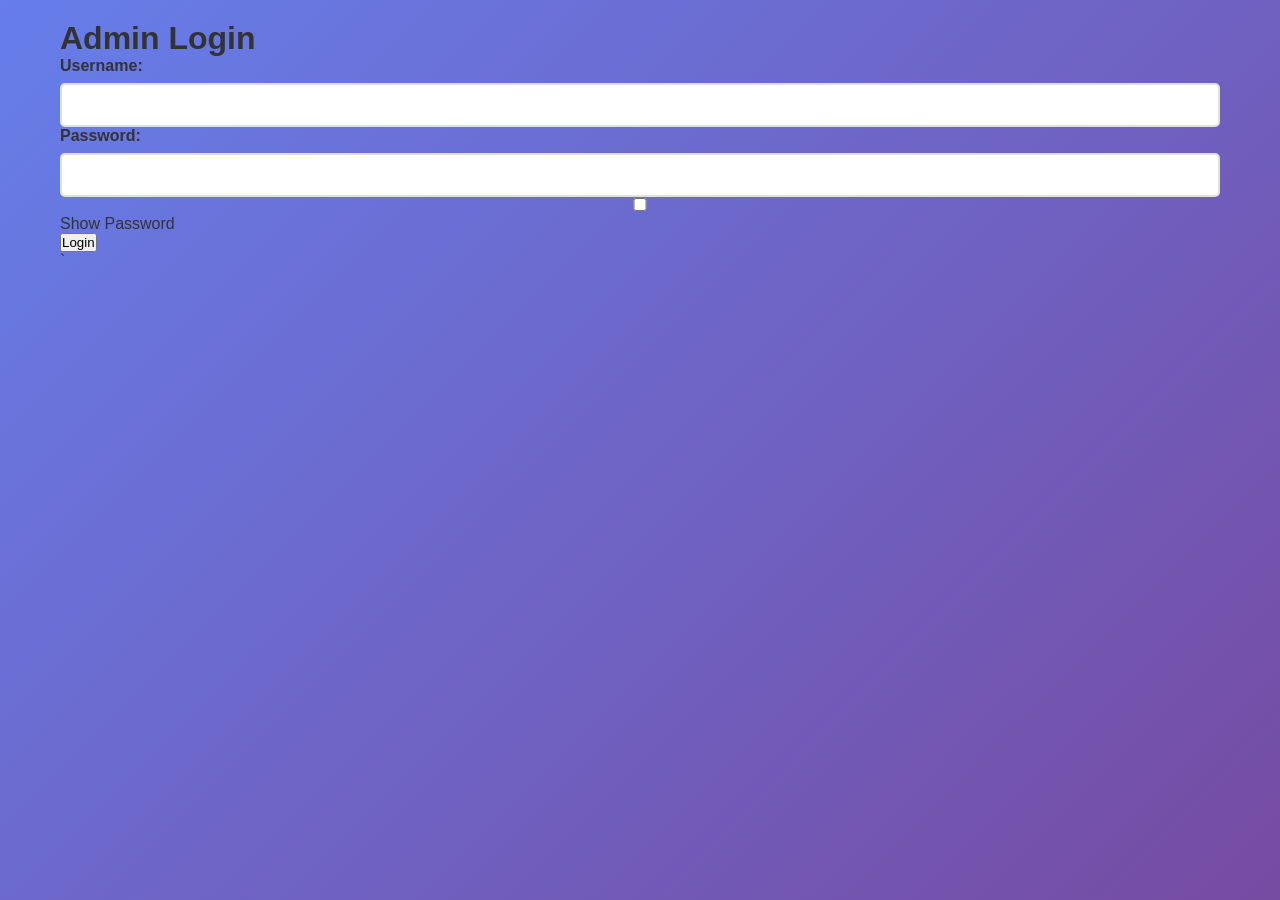
==== public/admin-dashboard.html @ df318f59 "my new website" ====
<!DOCTYPE html>
<html lang="en">
<head>
<meta charset="UTF-8">
<meta name="viewport" content="width=device-width, initial-scale=1.0">
<title>Admin Dashboard - Silver Oak library management system</title>

<link rel="stylesheet" href="css/style.css">
</head>

<body>

<header>
<div class="navbar">
<div class="logo">📚 Silver Oak Library - Admin</div>

<nav>
<ul>
<li><a href="#dashboard">Dashboard</a></li>
<li><a href="#books">Books</a></li>
<li><a href="#students">Students</a></li>
<li><a href="#orders">Orders</a></li>
<li><button class="btn-logout" id="logoutBtn">Logout</button></li>
</ul>
</nav>

</div>
</header>

<div class="container">

<div class="admin-header">
<h1>👨‍💼 Admin Control Panel</h1>
<p>Prof. Vedrucha Pandya - Library Administrator</p>
</div>

<!-- DASHBOARD -->
<section id="dashboard">
<h2 class="section-title">Dashboard Statistics</h2>
<div id="dash-stats" class="dashboard-grid"></div>
</section>

<!-- BOOKS -->
<section id="books">
<h2 class="section-title">Books Management</h2>

<div class="card">
<h3>Add New Book</h3>

<form id="add-book-form">

<input type="text" id="book-name" placeholder="Book Name" required>

<select id="book-category" required>
<option value="">Select Category</option>
<option>Language</option>
<option>Science</option>
<option>Technology</option>
</select>

<input type="number" id="book-price" placeholder="Price ₹" required>

<button class="btn" type="submit">Add Book</button>

</form>
</div>

<div class="card">
<h3>All Books</h3>
<div id="books-table"></div>
</div>

</section>

<!-- STUDENTS -->
<section id="students">
<h2 class="section-title">Students</h2>
<div class="card">
<div id="students-table"></div>
</div>
</section>

<!-- ORDERS -->
<section id="orders">
<h2 class="section-title">Orders</h2>
<div class="card">
<div id="orders-table"></div>
</div>
</section>

</div>

<footer>
<p>© Silver Oak University LMS</p>
</footer>

<script src="js/app.js"></script>

<script>
    window.addEventListener('load', function() {
        checkAdminAuth();
        displayAdminStats();
        displayBooksAdmin();
        displayStudentsAdmin();
        displayOrdersAdmin();

        // Add event listener for add book form
        const addBookForm = document.getElementById('add-book-form');
        if (addBookForm) {
            addBookForm.addEventListener('submit', addNewBook);
        }

        // Add logout functionality
        const logoutBtn = document.getElementById('logoutBtn');
        if (logoutBtn) {
            logoutBtn.addEventListener('click', function() {
                localStorage.removeItem('adminLogged');
                window.location.href = 'admin-login.html';
            });
        }
    });
</script>

</body>
</html>
---- public/css/style.css ----
* {
    margin: 0;
    padding: 0;
    box-sizing: border-box;
}

body {
    font-family: 'Segoe UI', Tahoma, Geneva, Verdana, sans-serif;
    background: linear-gradient(135deg, #667eea 0%, #764ba2 100%);
    min-height: 100vh;
    color: #333;
}

/* Header & Navigation */
header {
    background: linear-gradient(135deg, #2d3561 0%, #1e2347 100%);
    color: white;
    padding: 20px 0;
    box-shadow: 0 2px 10px rgba(0,0,0,0.2);
}

.navbar {
    max-width: 1200px;
    margin: 0 auto;
    display: flex;
    justify-content: space-between;
    align-items: center;
    padding: 0 20px;
}

.logo {
    font-size: 28px;
    font-weight: bold;
    display: flex;
    align-items: center;
    gap: 10px;
}

.logo-icon {
    width: 40px;
    height: 40px;
    background: linear-gradient(135deg, #667eea 0%, #764ba2 100%);
    border-radius: 50%;
    display: flex;
    align-items: center;
    justify-content: center;
    font-size: 20px;
}

nav ul {
    list-style: none;
    display: flex;
    gap: 30px;
    align-items: center;
}

nav a {
    color: white;
    text-decoration: none;
    transition: 0.3s;
    font-weight: 500;
}

nav a:hover {
    color: #667eea;
}

.user-info {
    display: flex;
    gap: 20px;
    align-items: center;
}

.btn-logout {
    background: #ff6b6b;
    color: white;
    padding: 8px 16px;
    border: none;
    border-radius: 5px;
    cursor: pointer;
    transition: 0.3s;
}

.btn-logout:hover {
    background: #ff5252;
}

/* Container */
.container {
    max-width: 1200px;
    margin: 0 auto;
    padding: 20px;
}

/* Hero Section */
.hero {
    text-align: center;
    color: white;
    padding: 80px 20px;
    background: linear-gradient(135deg, rgba(102, 126, 234, 0.9) 0%, rgba(118, 75, 162, 0.9) 100%);
    border-radius: 10px;
    margin: 30px 0;
}

.hero h1 {
    font-size: 48px;
    margin-bottom: 20px;
    text-shadow: 2px 2px 4px rgba(0,0,0,0.3);
}

.hero p {
    font-size: 20px;
    margin-bottom: 30px;
}

.btn {
    display: inline-block;
    padding: 12px 30px;
    background: linear-gradient(135deg, #667eea 0%, #764ba2 100%);
    color: white;
    text-decoration: none;
    border-radius: 50px;
    transition: 0.3s;
    border: none;
    cursor: pointer;
    font-size: 16px;
    font-weight: 600;
}

.btn:hover {
    transform: translateY(-2px);
    box-shadow: 0 5px 20px rgba(0,0,0,0.3);
}

.btn-secondary {
    background: #ff6b6b;
}

.btn-secondary:hover {
    background: #ff5252;
}

/* Forms */
.form-container {
    background: white;
    padding: 40px;
    border-radius: 10px;
    box-shadow: 0 10px 40px rgba(0,0,0,0.2);
    max-width: 500px;
    margin: 30px auto;
}

.form-group {
    margin-bottom: 20px;
}

label {
    display: block;
    margin-bottom: 8px;
    font-weight: 600;
    color: #333;
}

input, textarea, select {
    width: 100%;
    padding: 12px;
    border: 2px solid #e0e0e0;
    border-radius: 5px;
    font-size: 14px;
    transition: 0.3s;
    font-family: inherit;
}

input:focus, textarea:focus, select:focus {
    outline: none;
    border-color: #667eea;
    box-shadow: 0 0 10px rgba(102, 126, 234, 0.2);
}

.btn-submit {
    width: 100%;
    padding: 12px;
    background: linear-gradient(135deg, #667eea 0%, #764ba2 100%);
    color: white;
    border: none;
    border-radius: 5px;
    font-size: 16px;
    font-weight: 600;
    cursor: pointer;
    transition: 0.3s;
}

.btn-submit:hover {
    transform: translateY(-2px);
    box-shadow: 0 5px 20px rgba(0,0,0,0.3);
}

.form-link {
    text-align: center;
    margin-top: 20px;
    color: #666;
}

.form-link a {
    color: #667eea;
    text-decoration: none;
    font-weight: 600;
}

/* Books Grid */
.books-section {
    background: white;
    padding: 40px;
    border-radius: 10px;
    margin: 30px 0;
}

.section-title {
    font-size: 32px;
    margin-bottom: 30px;
    color: #333;
}

.filter-section {
    display: flex;
    gap: 20px;
    margin-bottom: 30px;
    flex-wrap: wrap;
}

.filter-section select {
    padding: 10px;
    border: 2px solid #667eea;
    border-radius: 5px;
    min-width: 200px;
}

.books-grid {
    display: grid;
    grid-template-columns: repeat(auto-fill, minmax(250px, 1fr));
    gap: 30px;
}

.book-card {
    background: white;
    border: 1px solid #e0e0e0;
    border-radius: 10px;
    overflow: hidden;
    transition: 0.3s;
    box-shadow: 0 2px 10px rgba(0,0,0,0.1);
}

.book-card:hover {
    transform: translateY(-10px);
    box-shadow: 0 10px 30px rgba(0,0,0,0.2);
}

.book-image {
    width: 100%;
    height: 200px;
    background: linear-gradient(135deg, #667eea 0%, #764ba2 100%);
    display: flex;
    align-items: center;
    justify-content: center;
    color: white;
    font-size: 60px;
}

.book-content {
    padding: 20px;
}

.book-title {
    font-size: 18px;
    font-weight: 600;
    margin-bottom: 10px;
    color: #333;
}

.book-author {
    color: #666;
    font-size: 14px;
    margin-bottom: 10px;
}

.book-price {
    font-size: 24px;
    color: #667eea;
    font-weight: 700;
    margin-bottom: 15px;
}

.book-actions {
    display: flex;
    gap: 10px;
}

.book-actions button {
    flex: 1;
    padding: 10px;
    border: none;
    border-radius: 5px;
    cursor: pointer;
    font-weight: 600;
    transition: 0.3s;
}

.btn-add-cart {
    background: #667eea;
    color: white;
}

.btn-add-cart:hover {
    background: #5568d3;
}

.btn-view-details {
    background: #f0f0f0;
    color: #333;
}

.btn-view-details:hover {
    background: #e0e0e0;
}

/* Cart */
.cart-section {
    background: white;
    padding: 40px;
    border-radius: 10px;
    margin: 30px 0;
}

.cart-items {
    margin-bottom: 40px;
}

.cart-item {
    display: flex;
    justify-content: space-between;
    align-items: center;
    padding: 15px;
    border-bottom: 1px solid #e0e0e0;
}

.cart-item-info {
    flex: 1;
}

.cart-item-name {
    font-weight: 600;
    margin-bottom: 5px;
}

.cart-item-price {
    color: #667eea;
    font-weight: 700;
}

.cart-item-actions {
    display: flex;
    gap: 10px;
    align-items: center;
}

.quantity-control {
    display: flex;
    gap: 5px;
    align-items: center;
}

.quantity-control button {
    width: 30px;
    height: 30px;
    border: 1px solid #ddd;
    background: white;
    cursor: pointer;
    border-radius: 3px;
    font-weight: 600;
}

.quantity-control input {
    width: 50px;
    text-align: center;
    border: 1px solid #ddd;
}

.btn-remove {
    background: #ff6b6b;
    color: white;
    padding: 8px 15px;
    border: none;
    border-radius: 5px;
    cursor: pointer;
    font-weight: 600;
}

.btn-remove:hover {
    background: #ff5252;
}

.cart-summary {
    background: #f9f9f9;
    padding: 30px;
    border-radius: 10px;
    text-align: right;
}

.summary-line {
    display: flex;
    justify-content: space-between;
    margin-bottom: 15px;
    font-size: 16px;
}

.summary-line.total {
    font-size: 24px;
    font-weight: 700;
    color: #667eea;
    border-top: 2px solid #ddd;
    padding-top: 15px;
}

.btn-checkout {
    width: 100%;
    background: linear-gradient(135deg, #667eea 0%, #764ba2 100%);
    color: white;
    padding: 15px;
    border: none;
    border-radius: 5px;
    font-size: 18px;
    font-weight: 700;
    cursor: pointer;
    margin-top: 20px;
    transition: 0.3s;
}

.btn-checkout:hover {
    transform: translateY(-2px);
    box-shadow: 0 5px 20px rgba(0,0,0,0.3);
}

/* Payment Page */
.payment-container {
    background: white;
    padding: 40px;
    border-radius: 10px;
    max-width: 600px;
    margin: 30px auto;
    box-shadow: 0 10px 40px rgba(0,0,0,0.2);
}

.payment-header {
    text-align: center;
    margin-bottom: 30px;
}

.payment-header h1 {
    color: #333;
    margin-bottom: 10px;
}

.order-summary {
    background: #f9f9f9;
    padding: 20px;
    border-radius: 5px;
    margin-bottom: 30px;
}

.payment-methods {
    margin: 30px 0;
}

.payment-method {
    display: flex;
    gap: 10px;
    padding: 15px;
    border: 2px solid #e0e0e0;
    border-radius: 5px;
    margin-bottom: 10px;
    cursor: pointer;
    transition: 0.3s;
}

.payment-method:hover {
    border-color: #667eea;
    background: #f9f9f9;
}

.payment-method input[type="radio"] {
    width: auto;
    margin: 0;
}

/* Admin Dashboard */
.admin-header {
    background: linear-gradient(135deg, #2d3561 0%, #1e2347 100%);
    color: white;
    padding: 20px;
    border-radius: 5px;
    margin-bottom: 30px;
}

.admin-header h1 {
    display: flex;
    align-items: center;
    gap: 10px;
}

.admin-nav {
    display: grid;
    grid-template-columns: repeat(auto-fit, minmax(200px, 1fr));
    gap: 20px;
    margin-bottom: 30px;
}

.admin-card {
    background: white;
    padding: 30px;
    border-radius: 10px;
    text-align: center;
    box-shadow: 0 2px 10px rgba(0,0,0,0.1);
    cursor: pointer;
    transition: 0.3s;
}

.admin-card:hover {
    transform: translateY(-5px);
    box-shadow: 0 5px 20px rgba(0,0,0,0.2);
}

.admin-card-icon {
    font-size: 48px;
    margin-bottom: 15px;
}

.admin-card h3 {
    color: #333;
    margin-bottom: 10px;
}

.admin-card p {
    color: #666;
    font-size: 14px;
}

/* Dashboard Cards */
.dashboard-grid {
    display: grid;
    grid-template-columns: repeat(auto-fit, minmax(200px, 1fr));
    gap: 20px;
    margin-bottom: 40px;
}

.stat-card {
    background: white;
    padding: 25px;
    border-radius: 10px;
    box-shadow: 0 2px 10px rgba(0,0,0,0.1);
}

.stat-card h3 {
    color: #666;
    font-size: 14px;
    margin-bottom: 10px;
}

.stat-number {
    font-size: 32px;
    font-weight: 700;
    color: #667eea;
}

/* Tables */
table {
    width: 100%;
    border-collapse: collapse;
    background: white;
    box-shadow: 0 2px 10px rgba(0,0,0,0.1);
    border-radius: 10px;
    overflow: hidden;
}

thead {
    background: linear-gradient(135deg, #667eea 0%, #764ba2 100%);
    color: white;
}

th {
    padding: 15px;
    text-align: left;
    font-weight: 600;
}

td {
    padding: 15px;
    border-bottom: 1px solid #e0e0e0;
}

tbody tr:hover {
    background: #f9f9f9;
}

/* Modal */
.modal {
    display: none;
    position: fixed;
    top: 0;
    left: 0;
    width: 100%;
    height: 100%;
    background: rgba(0,0,0,0.5);
    z-index: 1000;
    align-items: center;
    justify-content: center;
}

.modal.show {
    display: flex;
}

.modal-content {
    background: white;
    padding: 40px;
    border-radius: 10px;
    max-width: 500px;
    width: 90%;
    position: relative;
}

.close-modal {
    position: absolute;
    top: 20px;
    right: 20px;
    font-size: 28px;
    cursor: pointer;
    color: #999;
}

.close-modal:hover {
    color: #333;
}

/* Captcha */
.captcha-section {
    background: #f9f9f9;
    padding: 15px;
    border-radius: 5px;
    margin: 20px 0;
}

.captcha-image {
    background: white;
    padding: 15px;
    border: 2px solid #ddd;
    border-radius: 5px;
    text-align: center;
    font-size: 28px;
    font-weight: 700;
    letter-spacing: 5px;
    margin-bottom: 15px;
    font-family: 'Courier New', monospace;
    color: #667eea;
    min-height: 60px;
    display: flex;
    align-items: center;
    justify-content: center;
}

.captcha-actions {
    display: flex;
    gap: 10px;
}

.btn-refresh-captcha {
    background: #667eea;
    color: white;
    padding: 10px 15px;
    border: none;
    border-radius: 5px;
    cursor: pointer;
    font-weight: 600;
    transition: 0.3s;
    flex: 1;
}

.btn-refresh-captcha:hover {
    background: #5568d3;
}

/* Messages */
.alert {
    padding: 15px;
    border-radius: 5px;
    margin-bottom: 20px;
}

.alert-success {
    background: #d4edda;
    color: #155724;
    border: 1px solid #c3e6cb;
}

.alert-error {
    background: #f8d7da;
    color: #721c24;
    border: 1px solid #f5c6cb;
}

.alert-info {
    background: #d1ecf1;
    color: #0c5460;
    border: 1px solid #bee5eb;
}

/* Footer */
footer {
    background: #2d3561;
    color: white;
    text-align: center;
    padding: 30px;
    margin-top: 50px;
}

footer p {
    margin: 10px 0;
}

/* Responsive */
@media (max-width: 768px) {
    .hero h1 {
        font-size: 32px;
    }

    .books-grid {
        grid-template-columns: repeat(auto-fill, minmax(150px, 1fr));
    }

    nav ul {
        gap: 15px;
        font-size: 14px;
    }

    .form-container {
        padding: 20px;
    }

    .admin-nav {
        grid-template-columns: 1fr;
    }

    .cart-item {
        flex-direction: column;
        align-items: flex-start;
        gap: 10px;
    }

    .summary-line {
        justify-content: space-between;
    }
}
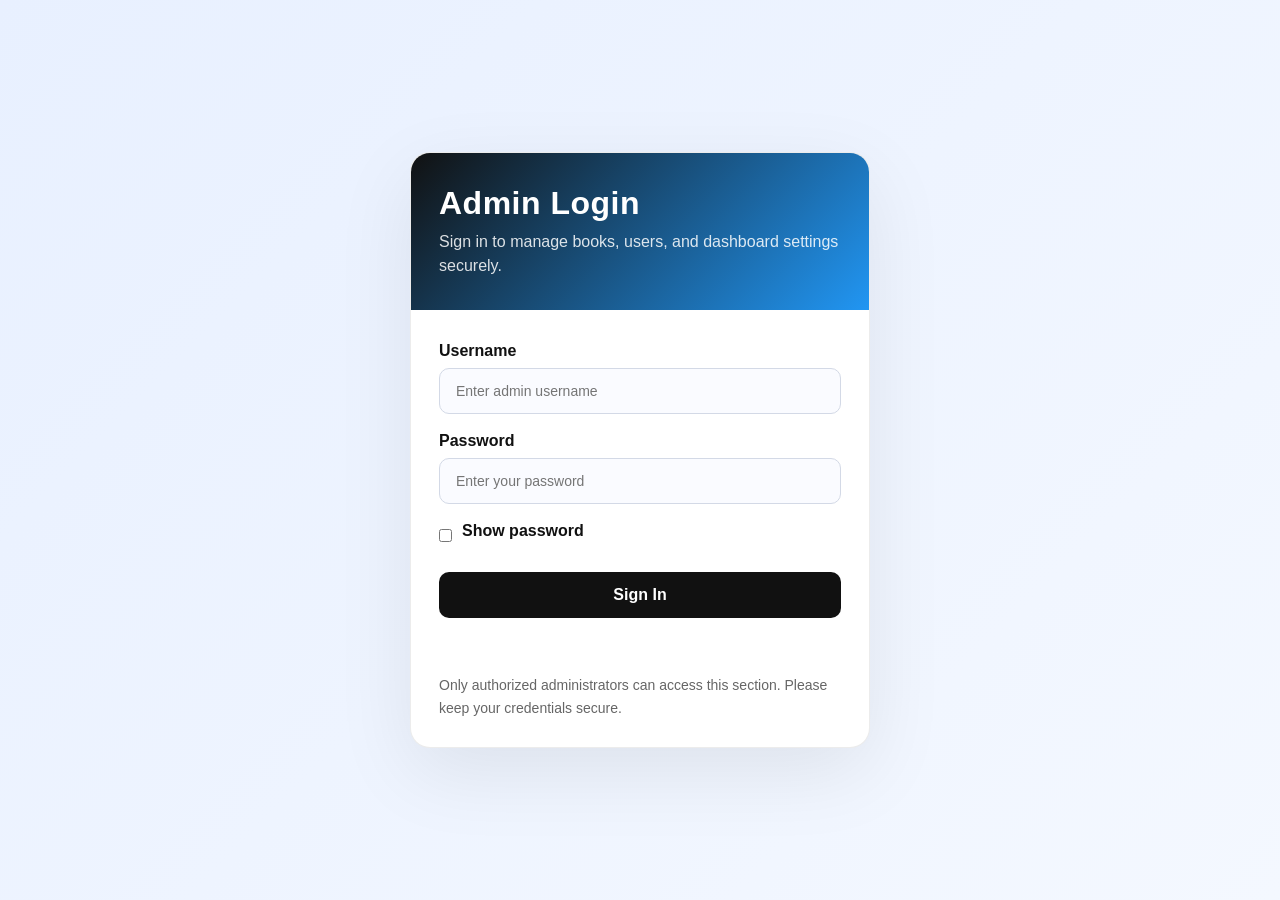
==== commit 19a1a5f4: "make some changes in admin pages" ====
--- a/public/admin-dashboard.html
+++ b/public/admin-dashboard.html
@@ -3,7 +3,7 @@
 <head>
 <meta charset="UTF-8">
 <meta name="viewport" content="width=device-width, initial-scale=1.0">
-<title>Admin Dashboard - Silver Oak library management system</title>
+<title>Admin Dashboard - Library Management System</title>
 
 <link rel="stylesheet" href="css/style.css">
 </head>
@@ -11,114 +11,129 @@
 <body>
 
 <header>
-<div class="navbar">
-<div class="logo">📚 Silver Oak Library - Admin</div>
+    <div class="navbar">
+        <div class="logo">📚 Silver Oak Library - Admin</div>
 
-<nav>
-<ul>
-<li><a href="#dashboard">Dashboard</a></li>
-<li><a href="#books">Books</a></li>
-<li><a href="#students">Students</a></li>
-<li><a href="#orders">Orders</a></li>
-<li><button class="btn-logout" id="logoutBtn">Logout</button></li>
-</ul>
-</nav>
-
-</div>
+        <nav>
+            <ul>
+                <li><a href="#dashboard">Dashboard</a></li>
+                <li><a href="#books">Books</a></li>
+                <li><a href="#students">Students</a></li>
+                <li><a href="#orders">Orders</a></li>
+                <li><button type="button" class="btn-logout" id="logoutBtn">Logout</button></li>
+            </ul>
+        </nav>
+    </div>
 </header>
 
 <div class="container">
 
-<div class="admin-header">
-<h1>👨‍💼 Admin Control Panel</h1>
-<p>Prof. Vedrucha Pandya - Library Administrator</p>
-</div>
+    <div class="admin-header">
+        <h1>👨‍💼 Admin Control Panel</h1>
+        <p>Prof. Vedrucha Pandya - Library Administrator</p>
+    </div>
 
-<!-- DASHBOARD -->
-<section id="dashboard">
-<h2 class="section-title">Dashboard Statistics</h2>
-<div id="dash-stats" class="dashboard-grid"></div>
-</section>
+    <!-- DASHBOARD -->
+    <section id="dashboard">
+        <h2 class="section-title">Dashboard Statistics</h2>
+        <div id="dash-stats" class="dashboard-grid"></div>
+    </section>
 
-<!-- BOOKS -->
-<section id="books">
-<h2 class="section-title">Books Management</h2>
+    <!-- BOOKS -->
+    <section id="books">
+        <h2 class="section-title">Books Management</h2>
 
-<div class="card">
-<h3>Add New Book</h3>
+        <div class="card">
+            <h3>Add New Book</h3>
 
-<form id="add-book-form">
+            <form id="add-book-form">
+                <input type="text" id="book-name" placeholder="Book Name" required>
 
-<input type="text" id="book-name" placeholder="Book Name" required>
+                <select id="book-category" title="Choose a book category" required>
+                    <option value="">Select Category</option>
+                    <option value="Language">Language</option>
+                    <option value="Science">Science</option>
+                    <option value="Technology">Technology</option>
+                </select>
 
-<select id="book-category" required>
-<option value="">Select Category</option>
-<option>Language</option>
-<option>Science</option>
-<option>Technology</option>
-</select>
+                <input type="number" id="book-price" placeholder="Price ₹" required>
 
-<input type="number" id="book-price" placeholder="Price ₹" required>
+                <button class="btn" type="submit">Add Book</button>
+            </form>
+        </div>
 
-<button class="btn" type="submit">Add Book</button>
+        <div class="card">
+            <h3>All Books</h3>
+            <div id="books-table"></div>
+        </div>
+    </section>
 
-</form>
-</div>
+    <!-- STUDENTS -->
+    <section id="students">
+        <h2 class="section-title">Students</h2>
+        <div class="card">
+            <div id="students-table"></div>
+        </div>
+    </section>
 
-<div class="card">
-<h3>All Books</h3>
-<div id="books-table"></div>
-</div>
-
-</section>
-
-<!-- STUDENTS -->
-<section id="students">
-<h2 class="section-title">Students</h2>
-<div class="card">
-<div id="students-table"></div>
-</div>
-</section>
-
-<!-- ORDERS -->
-<section id="orders">
-<h2 class="section-title">Orders</h2>
-<div class="card">
-<div id="orders-table"></div>
-</div>
-</section>
+    <!-- ORDERS -->
+    <section id="orders">
+        <h2 class="section-title">Orders</h2>
+        <div class="card">
+            <div id="orders-table"></div>
+        </div>
+    </section>
 
 </div>
 
-<footer>
-<p>© Silver Oak University LMS</p>
+<footer class="site-footer">
+    <div class="footer-inner">
+        <p>© 2026 Library Management System. All rights reserved.</p>
+        <p>Designed and maintained by Prof. Vedrucha Pandya | 
+            <a href="https://silveroaks.ac.in" target="_blank" rel="noopener noreferrer">silveroaks.ac.in</a>
+        </p>
+        <p>Contact: 
+            <a href="mailto:library@silveroaks.ac.in">library@silveroaks.ac.in</a> 
+            | +91 7984773148
+        </p>
+    </div>
 </footer>
 
 <script src="js/app.js"></script>
 
 <script>
-    window.addEventListener('load', function() {
-        checkAdminAuth();
-        displayAdminStats();
-        displayBooksAdmin();
-        displayStudentsAdmin();
-        displayOrdersAdmin();
+window.addEventListener('load', function () {
 
-        // Add event listener for add book form
-        const addBookForm = document.getElementById('add-book-form');
-        if (addBookForm) {
-            addBookForm.addEventListener('submit', addNewBook);
-        }
+    // ✅ Check function exists before calling
+    if (typeof checkAdminAuth === "function") checkAdminAuth();
+    if (typeof displayAdminStats === "function") displayAdminStats();
+    if (typeof displayBooksAdmin === "function") displayBooksAdmin();
+    if (typeof displayStudentsAdmin === "function") displayStudentsAdmin();
+    if (typeof displayOrdersAdmin === "function") displayOrdersAdmin();
 
-        // Add logout functionality
-        const logoutBtn = document.getElementById('logoutBtn');
-        if (logoutBtn) {
-            logoutBtn.addEventListener('click', function() {
-                localStorage.removeItem('adminLogged');
-                window.location.href = 'admin-login.html';
-            });
-        }
-    });
+    // ✅ Add Book Form
+    const addBookForm = document.getElementById('add-book-form');
+    if (addBookForm) {
+        addBookForm.addEventListener('submit', function (e) {
+            e.preventDefault(); // IMPORTANT FIX
+
+            if (typeof addNewBook === "function") {
+                addNewBook();
+            } else {
+                console.error("addNewBook() not defined in app.js");
+            }
+        });
+    }
+
+    // ✅ Logout Button
+    const logoutBtn = document.getElementById('logoutBtn');
+    if (logoutBtn) {
+        logoutBtn.addEventListener('click', function () {
+            localStorage.removeItem('adminLogged');
+            window.location.href = 'admin-login.html';
+        });
+    }
+});
 </script>
 
 </body>
--- a/public/css/style.css
+++ b/public/css/style.css
@@ -1,4 +1,4 @@
-* {
+﻿* {
     margin: 0;
     padding: 0;
     box-sizing: border-box;
@@ -6,17 +6,16 @@
 
 body {
     font-family: 'Segoe UI', Tahoma, Geneva, Verdana, sans-serif;
-    background: linear-gradient(135deg, #667eea 0%, #764ba2 100%);
+    background: #f4f4f4;
     min-height: 100vh;
-    color: #333;
-}
-
-/* Header & Navigation */
+    color: #111;
+}
+
 header {
-    background: linear-gradient(135deg, #2d3561 0%, #1e2347 100%);
-    color: white;
+    background: #111;
+    color: #fff;
     padding: 20px 0;
-    box-shadow: 0 2px 10px rgba(0,0,0,0.2);
+    box-shadow: 0 2px 10px rgba(0, 0, 0, 0.15);
 }
 
 .navbar {
@@ -39,11 +38,12 @@
 .logo-icon {
     width: 40px;
     height: 40px;
-    background: linear-gradient(135deg, #667eea 0%, #764ba2 100%);
+    background: #2196f3;
     border-radius: 50%;
     display: flex;
     align-items: center;
     justify-content: center;
+    color: #fff;
     font-size: 20px;
 }
 
@@ -57,12 +57,12 @@
 nav a {
     color: white;
     text-decoration: none;
-    transition: 0.3s;
+    transition: color 0.2s ease;
     font-weight: 500;
 }
 
 nav a:hover {
-    color: #667eea;
+    color: #90caf9;
 }
 
 .user-info {
@@ -72,55 +72,54 @@
 }
 
 .btn-logout {
-    background: #ff6b6b;
+    background: #d32f2f;
     color: white;
     padding: 8px 16px;
     border: none;
     border-radius: 5px;
     cursor: pointer;
-    transition: 0.3s;
+    transition: background 0.2s ease;
 }
 
 .btn-logout:hover {
-    background: #ff5252;
-}
-
-/* Container */
+    background: #b71c1c;
+}
+
 .container {
     max-width: 1200px;
     margin: 0 auto;
     padding: 20px;
 }
 
-/* Hero Section */
 .hero {
     text-align: center;
-    color: white;
+    color: #111;
     padding: 80px 20px;
-    background: linear-gradient(135deg, rgba(102, 126, 234, 0.9) 0%, rgba(118, 75, 162, 0.9) 100%);
+    background: white;
     border-radius: 10px;
     margin: 30px 0;
+    border: 1px solid #ddd;
 }
 
 .hero h1 {
     font-size: 48px;
     margin-bottom: 20px;
-    text-shadow: 2px 2px 4px rgba(0,0,0,0.3);
 }
 
 .hero p {
     font-size: 20px;
     margin-bottom: 30px;
+    color: #444;
 }
 
 .btn {
     display: inline-block;
     padding: 12px 30px;
-    background: linear-gradient(135deg, #667eea 0%, #764ba2 100%);
+    background: #2196f3;
     color: white;
     text-decoration: none;
     border-radius: 50px;
-    transition: 0.3s;
+    transition: transform 0.2s ease, box-shadow 0.2s ease;
     border: none;
     cursor: pointer;
     font-size: 16px;
@@ -129,23 +128,204 @@
 
 .btn:hover {
     transform: translateY(-2px);
-    box-shadow: 0 5px 20px rgba(0,0,0,0.3);
+    box-shadow: 0 8px 16px rgba(0, 0, 0, 0.12);
 }
 
 .btn-secondary {
-    background: #ff6b6b;
+    background: #d32f2f;
 }
 
 .btn-secondary:hover {
-    background: #ff5252;
-}
-
-/* Forms */
-.form-container {
+    background: #c62828;
+}
+
+.btn-muted {
+    background: #999;
+    color: white;
+}
+
+.btn-muted:hover {
+    background: #777;
+}
+
+.btn-full {
+    width: 100%;
+    text-align: center;
+}
+
+.text-muted {
+    color: #666;
+}
+
+.text-center {
+    text-align: center;
+}
+
+.mt-20 {
+    margin-top: 20px;
+}
+
+.mt-30 {
+    margin-top: 30px;
+}
+
+.mb-20 {
+    margin-bottom: 20px;
+}
+
+.italic {
+    font-style: italic;
+}
+
+.section-panel {
     background: white;
     padding: 40px;
     border-radius: 10px;
-    box-shadow: 0 10px 40px rgba(0,0,0,0.2);
+    margin: 30px 0;
+    text-align: center;
+}
+
+.feature-grid {
+    display: grid;
+    grid-template-columns: repeat(auto-fit, minmax(250px, 1fr));
+    gap: 30px;
+    margin-top: 30px;
+}
+
+.feature-card h3 {
+    color: #667eea;
+}
+
+.feature-card p {
+    color: #444;
+}
+
+.center-controls {
+    text-align: center;
+    margin-top: 20px;
+}
+
+.panel-box {
+    background: #f9f9f9;
+    padding: 15px;
+    border-radius: 5px;
+    border-left: 4px solid #667eea;
+}
+
+.note-box {
+    background: #f0f0f0;
+    padding: 15px;
+    border-radius: 5px;
+    margin-top: 30px;
+    text-align: center;
+}
+
+.button-row {
+    display: flex;
+    gap: 10px;
+    flex-wrap: wrap;
+}
+
+.flex-1 {
+    flex: 1;
+}
+
+.modal-button-row {
+    display: flex;
+    gap: 10px;
+    flex-wrap: wrap;
+    margin-top: 20px;
+}
+
+.empty-state {
+    text-align: center;
+    padding: 40px;
+    color: #666;
+}
+
+.status-pill {
+    padding: 5px 10px;
+    border-radius: 3px;
+    display: inline-block;
+}
+
+.cart-item-total {
+    font-weight: 700;
+    color: #667eea;
+}
+
+.status-success {
+    background: #d4edda;
+    color: #155724;
+}
+
+.status-info {
+    background: #d1ecf1;
+    color: #0c5460;
+}
+
+.btn-gradient {
+    background: linear-gradient(135deg, #667eea 0%, #764ba2 100%);
+}
+
+.payment-label {
+    cursor: pointer;
+    display: block;
+}
+
+.payment-link {
+    color: #667eea;
+    text-decoration: underline;
+}
+
+.checkbox-inline {
+    display: inline-flex;
+    align-items: center;
+    gap: 10px;
+}
+
+.mb-0 {
+    margin-bottom: 0;
+}
+
+.status-info {
+    background: #d1ecf1;
+    color: #0c5460;
+}
+
+.break-word {
+    max-width: 300px;
+    word-wrap: break-word;
+}
+
+.qr-fallback {
+    width: 200px;
+    height: 200px;
+    background: #f0f0f0;
+    border: 2px solid #ddd;
+    display: flex;
+    align-items: center;
+    justify-content: center;
+    font-size: 14px;
+    color: #666;
+    padding: 10px;
+}
+
+.form-header {
+    text-align: center;
+    color: #333;
+    margin-bottom: 30px;
+}
+
+.small-text {
+    color: #666;
+}
+
+
+.form-container {
+    padding: 40px;
+    border-radius: 10px;
+    box-shadow: 0 10px 30px rgba(0, 0, 0, 0.08);
     max-width: 500px;
     margin: 30px auto;
 }
@@ -158,41 +338,47 @@
     display: block;
     margin-bottom: 8px;
     font-weight: 600;
-    color: #333;
-}
-
-input, textarea, select {
+    color: #111;
+}
+
+input,
+textarea,
+select {
     width: 100%;
     padding: 12px;
-    border: 2px solid #e0e0e0;
+    border: 1px solid #ccc;
     border-radius: 5px;
     font-size: 14px;
-    transition: 0.3s;
+    transition: border-color 0.2s ease, box-shadow 0.2s ease;
     font-family: inherit;
-}
-
-input:focus, textarea:focus, select:focus {
+    background: #fff;
+    color: #111;
+}
+
+input:focus,
+textarea:focus,
+select:focus {
     outline: none;
-    border-color: #667eea;
-    box-shadow: 0 0 10px rgba(102, 126, 234, 0.2);
+    border-color: #2196f3;
+    box-shadow: 0 0 8px rgba(33, 150, 243, 0.15);
 }
 
 .btn-submit {
     width: 100%;
     padding: 12px;
-    background: linear-gradient(135deg, #667eea 0%, #764ba2 100%);
+    background: #2196f3;
     color: white;
     border: none;
     border-radius: 5px;
     font-size: 16px;
     font-weight: 600;
     cursor: pointer;
-    transition: 0.3s;
+    transition: transform 0.2s ease, box-shadow 0.2s ease;
 }
 
 .btn-submit:hover {
     transform: translateY(-2px);
-    box-shadow: 0 5px 20px rgba(0,0,0,0.3);
+    box-shadow: 0 8px 16px rgba(0, 0, 0, 0.12);
 }
 
 .form-link {
@@ -202,14 +388,12 @@
 }
 
 .form-link a {
-    color: #667eea;
+    color: #2196f3;
     text-decoration: none;
     font-weight: 600;
 }
 
-/* Books Grid */
 .books-section {
-    background: white;
     padding: 40px;
     border-radius: 10px;
     margin: 30px 0;
@@ -218,7 +402,7 @@
 .section-title {
     font-size: 32px;
     margin-bottom: 30px;
-    color: #333;
+    color: #111;
 }
 
 .filter-section {
@@ -230,7 +414,7 @@
 
 .filter-section select {
     padding: 10px;
-    border: 2px solid #667eea;
+    border: 1px solid #ccc;
     border-radius: 5px;
     min-width: 200px;
 }
@@ -242,23 +426,21 @@
 }
 
 .book-card {
-    background: white;
-    border: 1px solid #e0e0e0;
     border-radius: 10px;
     overflow: hidden;
-    transition: 0.3s;
-    box-shadow: 0 2px 10px rgba(0,0,0,0.1);
+    transition: transform 0.2s ease, box-shadow 0.2s ease;
+    box-shadow: 0 2px 12px rgba(0, 0, 0, 0.08);
 }
 
 .book-card:hover {
-    transform: translateY(-10px);
-    box-shadow: 0 10px 30px rgba(0,0,0,0.2);
+    transform: translateY(-6px);
+    box-shadow: 0 10px 25px rgba(0, 0, 0, 0.12);
 }
 
 .book-image {
     width: 100%;
     height: 200px;
-    background: linear-gradient(135deg, #667eea 0%, #764ba2 100%);
+    background: #2196f3;
     display: flex;
     align-items: center;
     justify-content: center;
@@ -272,9 +454,8 @@
 
 .book-title {
     font-size: 18px;
-    font-weight: 600;
+    font-weight: 700;
     margin-bottom: 10px;
-    color: #333;
 }
 
 .book-author {
@@ -285,7 +466,7 @@
 
 .book-price {
     font-size: 24px;
-    color: #667eea;
+    color: #2196f3;
     font-weight: 700;
     margin-bottom: 15px;
 }
@@ -302,30 +483,28 @@
     border-radius: 5px;
     cursor: pointer;
     font-weight: 600;
-    transition: 0.3s;
+    transition: background 0.2s ease;
 }
 
 .btn-add-cart {
-    background: #667eea;
+    background: #2196f3;
     color: white;
 }
 
 .btn-add-cart:hover {
-    background: #5568d3;
+    background: #1976d2;
 }
 
 .btn-view-details {
     background: #f0f0f0;
-    color: #333;
+    color: #111;
 }
 
 .btn-view-details:hover {
     background: #e0e0e0;
 }
 
-/* Cart */
 .cart-section {
-    background: white;
     padding: 40px;
     border-radius: 10px;
     margin: 30px 0;
@@ -341,6 +520,7 @@
     align-items: center;
     padding: 15px;
     border-bottom: 1px solid #e0e0e0;
+    background: #fff;
 }
 
 .cart-item-info {
@@ -353,7 +533,7 @@
 }
 
 .cart-item-price {
-    color: #667eea;
+    color: #2196f3;
     font-weight: 700;
 }
 
@@ -386,7 +566,7 @@
 }
 
 .btn-remove {
-    background: #ff6b6b;
+    background: #d32f2f;
     color: white;
     padding: 8px 15px;
     border: none;
@@ -396,7 +576,7 @@
 }
 
 .btn-remove:hover {
-    background: #ff5252;
+    background: #c62828;
 }
 
 .cart-summary {
@@ -416,14 +596,14 @@
 .summary-line.total {
     font-size: 24px;
     font-weight: 700;
-    color: #667eea;
+    color: #2196f3;
     border-top: 2px solid #ddd;
     padding-top: 15px;
 }
 
 .btn-checkout {
     width: 100%;
-    background: linear-gradient(135deg, #667eea 0%, #764ba2 100%);
+    background: #2196f3;
     color: white;
     padding: 15px;
     border: none;
@@ -432,22 +612,20 @@
     font-weight: 700;
     cursor: pointer;
     margin-top: 20px;
-    transition: 0.3s;
+    transition: transform 0.2s ease, box-shadow 0.2s ease;
 }
 
 .btn-checkout:hover {
     transform: translateY(-2px);
-    box-shadow: 0 5px 20px rgba(0,0,0,0.3);
-}
-
-/* Payment Page */
+    box-shadow: 0 8px 16px rgba(0, 0, 0, 0.12);
+}
+
 .payment-container {
-    background: white;
     padding: 40px;
     border-radius: 10px;
     max-width: 600px;
     margin: 30px auto;
-    box-shadow: 0 10px 40px rgba(0,0,0,0.2);
+    box-shadow: 0 10px 40px rgba(0, 0, 0, 0.1);
 }
 
 .payment-header {
@@ -456,7 +634,7 @@
 }
 
 .payment-header h1 {
-    color: #333;
+    color: #111;
     margin-bottom: 10px;
 }
 
@@ -479,12 +657,17 @@
     border-radius: 5px;
     margin-bottom: 10px;
     cursor: pointer;
-    transition: 0.3s;
+    transition: border-color 0.2s ease, background 0.2s ease;
 }
 
 .payment-method:hover {
-    border-color: #667eea;
+    border-color: #2196f3;
     background: #f9f9f9;
+}
+
+.payment-method.active {
+    border-color: #2196f3;
+    background: rgba(33, 150, 243, 0.08);
 }
 
 .payment-method input[type="radio"] {
@@ -492,9 +675,8 @@
     margin: 0;
 }
 
-/* Admin Dashboard */
 .admin-header {
-    background: linear-gradient(135deg, #2d3561 0%, #1e2347 100%);
+    background: #111;
     color: white;
     padding: 20px;
     border-radius: 5px;
@@ -515,27 +697,25 @@
 }
 
 .admin-card {
-    background: white;
     padding: 30px;
     border-radius: 10px;
     text-align: center;
-    box-shadow: 0 2px 10px rgba(0,0,0,0.1);
-    cursor: pointer;
-    transition: 0.3s;
+    box-shadow: 0 2px 10px rgba(0, 0, 0, 0.1);
 }
 
 .admin-card:hover {
     transform: translateY(-5px);
-    box-shadow: 0 5px 20px rgba(0,0,0,0.2);
+    box-shadow: 0 5px 20px rgba(0, 0, 0, 0.12);
 }
 
 .admin-card-icon {
     font-size: 48px;
     margin-bottom: 15px;
+    color: #2196f3;
 }
 
 .admin-card h3 {
-    color: #333;
+    color: #111;
     margin-bottom: 10px;
 }
 
@@ -544,7 +724,6 @@
     font-size: 14px;
 }
 
-/* Dashboard Cards */
 .dashboard-grid {
     display: grid;
     grid-template-columns: repeat(auto-fit, minmax(200px, 1fr));
@@ -553,10 +732,9 @@
 }
 
 .stat-card {
-    background: white;
     padding: 25px;
     border-radius: 10px;
-    box-shadow: 0 2px 10px rgba(0,0,0,0.1);
+    box-shadow: 0 2px 10px rgba(0, 0, 0, 0.1);
 }
 
 .stat-card h3 {
@@ -568,21 +746,20 @@
 .stat-number {
     font-size: 32px;
     font-weight: 700;
-    color: #667eea;
-}
-
-/* Tables */
+    color: #2196f3;
+}
+
 table {
     width: 100%;
     border-collapse: collapse;
     background: white;
-    box-shadow: 0 2px 10px rgba(0,0,0,0.1);
+    box-shadow: 0 2px 10px rgba(0, 0, 0, 0.1);
     border-radius: 10px;
     overflow: hidden;
 }
 
 thead {
-    background: linear-gradient(135deg, #667eea 0%, #764ba2 100%);
+    background: #111;
     color: white;
 }
 
@@ -601,7 +778,6 @@
     background: #f9f9f9;
 }
 
-/* Modal */
 .modal {
     display: none;
     position: fixed;
@@ -609,7 +785,7 @@
     left: 0;
     width: 100%;
     height: 100%;
-    background: rgba(0,0,0,0.5);
+    background: rgba(0, 0, 0, 0.5);
     z-index: 1000;
     align-items: center;
     justify-content: center;
@@ -617,15 +793,6 @@
 
 .modal.show {
     display: flex;
-}
-
-.modal-content {
-    background: white;
-    padding: 40px;
-    border-radius: 10px;
-    max-width: 500px;
-    width: 90%;
-    position: relative;
 }
 
 .close-modal {
@@ -641,121 +808,105 @@
     color: #333;
 }
 
-/* Captcha */
 .captcha-section {
     background: #f9f9f9;
-    padding: 15px;
-    border-radius: 5px;
+    padding: 18px;
+    border-radius: 12px;
     margin: 20px 0;
+    border: 1px solid #d8e3ef;
+}
+
+.captcha-section label {
+    display: block;
+    margin-bottom: 10px;
+    font-weight: 700;
+    color: #111;
 }
 
 .captcha-image {
-    background: white;
-    padding: 15px;
-    border: 2px solid #ddd;
-    border-radius: 5px;
-    text-align: center;
-    font-size: 28px;
+    display: inline-flex;
+    align-items: center;
+    justify-content: center;
+    min-width: 220px;
+    padding: 18px 24px;
+    font-family: 'Courier New', Courier, monospace;
+    font-size: 24px;
+    letter-spacing: 10px;
+    color: #102a43;
+    background: linear-gradient(135deg, #eaf1fb 0%, #dbe8f6 100%);
+    border: 1px solid #b0c4de;
+    border-radius: 12px;
+    box-shadow: inset 0 0 0 1px rgba(255,255,255,0.8), 0 6px 18px rgba(16, 42, 67, 0.08);
+    position: relative;
+    text-transform: uppercase;
+}
+
+.captcha-image::before,
+.captcha-image::after {
+    content: '';
+    position: absolute;
+    width: 100%;
+    height: 100%;
+    top: 0;
+    left: 0;
+    pointer-events: none;
+}
+
+.captcha-image::before {
+    background-image: linear-gradient(135deg, rgba(255,255,255,0.35) 0%, transparent 25%, transparent 75%, rgba(255,255,255,0.35) 100%);
+    opacity: 0.4;
+}
+
+.captcha-image::after {
+    background-image: radial-gradient(circle at 20% 20%, rgba(255,255,255,0.45), transparent 20%), radial-gradient(circle at 80% 80%, rgba(255,255,255,0.25), transparent 15%);
+    opacity: 0.5;
+}
+
+.btn-refresh-captcha {
+    margin-top: 16px;
+    padding: 12px 18px;
+    border: none;
+    border-radius: 10px;
+    background: #2196f3;
+    color: #fff;
     font-weight: 700;
-    letter-spacing: 5px;
-    margin-bottom: 15px;
-    font-family: 'Courier New', monospace;
-    color: #667eea;
-    min-height: 60px;
-    display: flex;
-    align-items: center;
-    justify-content: center;
-}
-
-.captcha-actions {
-    display: flex;
-    gap: 10px;
-}
-
-.btn-refresh-captcha {
-    background: #667eea;
-    color: white;
-    padding: 10px 15px;
-    border: none;
-    border-radius: 5px;
-    cursor: pointer;
-    font-weight: 600;
-    transition: 0.3s;
-    flex: 1;
+    cursor: pointer;
+    transition: background 0.2s ease, transform 0.2s ease;
 }
 
 .btn-refresh-captcha:hover {
-    background: #5568d3;
-}
-
-/* Messages */
-.alert {
-    padding: 15px;
-    border-radius: 5px;
-    margin-bottom: 20px;
-}
-
-.alert-success {
-    background: #d4edda;
-    color: #155724;
-    border: 1px solid #c3e6cb;
-}
-
-.alert-error {
-    background: #f8d7da;
-    color: #721c24;
-    border: 1px solid #f5c6cb;
-}
-
-.alert-info {
-    background: #d1ecf1;
-    color: #0c5460;
-    border: 1px solid #bee5eb;
-}
-
-/* Footer */
-footer {
-    background: #2d3561;
-    color: white;
-    text-align: center;
-    padding: 30px;
-    margin-top: 50px;
-}
-
-footer p {
-    margin: 10px 0;
-}
-
-/* Responsive */
-@media (max-width: 768px) {
-    .hero h1 {
-        font-size: 32px;
-    }
-
-    .books-grid {
-        grid-template-columns: repeat(auto-fill, minmax(150px, 1fr));
-    }
-
-    nav ul {
-        gap: 15px;
-        font-size: 14px;
-    }
-
-    .form-container {
-        padding: 20px;
-    }
-
-    .admin-nav {
-        grid-template-columns: 1fr;
-    }
-
-    .cart-item {
-        flex-direction: column;
-        align-items: flex-start;
-        gap: 10px;
-    }
-
-    .summary-line {
-        justify-content: space-between;
-    }
-}
+    background: #1976d2;
+    transform: translateY(-1px);
+}
+
+.btn-refresh-captcha:active {
+    transform: translateY(0);
+}
+
+footer,
+.site-footer {
+    background: #111;
+    color: #f4f4f4;
+    padding: 24px 0;
+    text-align: center;
+    margin-top: 40px;
+}
+
+.footer-inner {
+    max-width: 1200px;
+    margin: 0 auto;
+    display: flex;
+    flex-direction: column;
+    gap: 8px;
+    font-size: 14px;
+    color: #cfd8dc;
+}
+
+.footer-inner a {
+    color: #90caf9;
+    text-decoration: none;
+}
+
+.footer-inner a:hover {
+    text-decoration: underline;
+}
